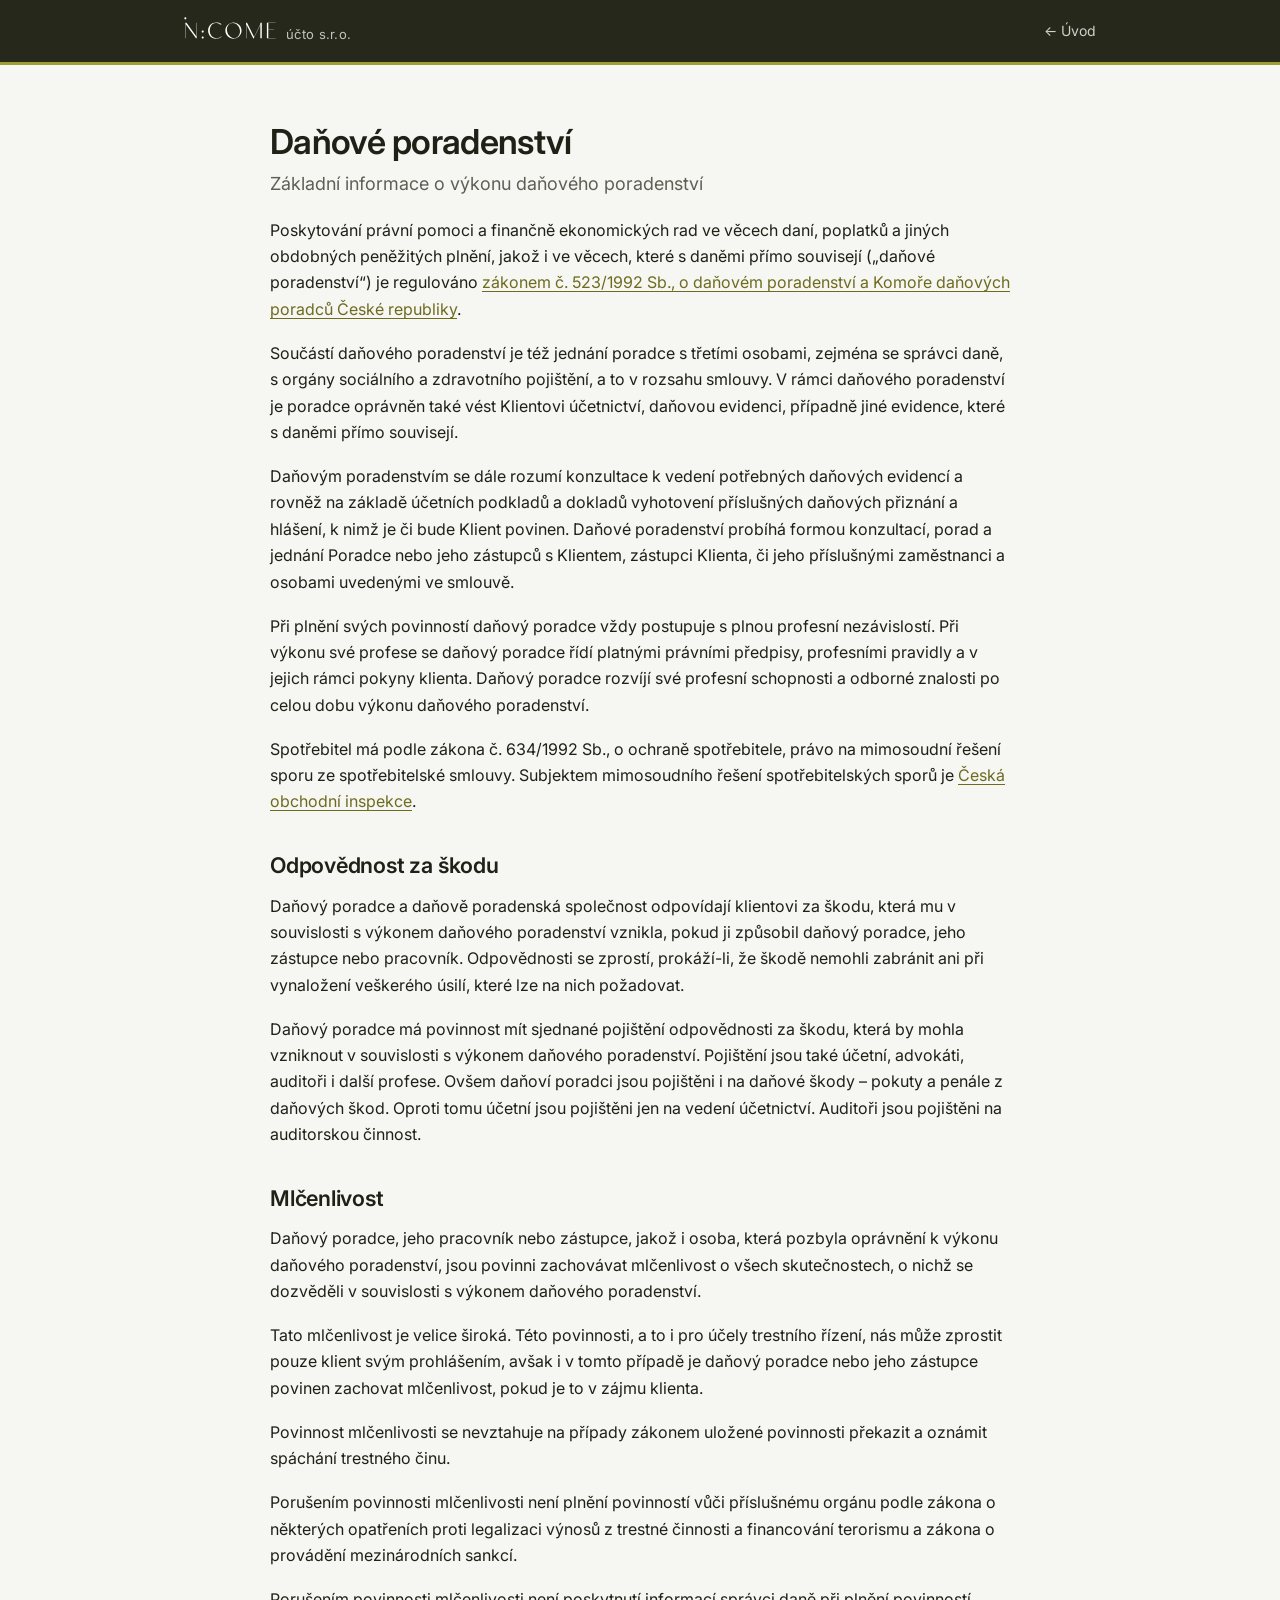
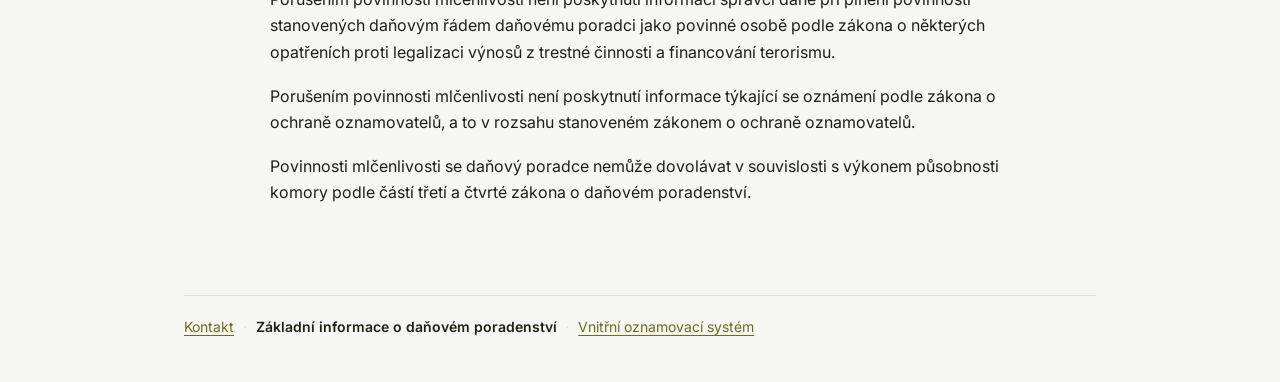
==== danove-poradenstvi/index.html @ aa74cab2 "Initial landing page and legal disclosures for IN:COME UCTO s.r.o." ====
<!doctype html>
<html lang="cs">
<head>
  <meta charset="utf-8">
  <meta name="viewport" content="width=device-width, initial-scale=1">
  <title>Daňové poradenství | IN:COME ÚČTO s.r.o.</title>
  <meta name="description" content="Základní informace o daňovém poradenství, odpovědnosti za škodu, profesním pojištění a povinnosti mlčenlivosti dle zákona č. 523/1992 Sb.">
  <link rel="icon" type="image/svg+xml" href="/assets/favicon.svg">
  <link rel="preconnect" href="https://fonts.googleapis.com">
  <link rel="preconnect" href="https://fonts.gstatic.com" crossorigin>
  <link href="https://fonts.googleapis.com/css2?family=Inter:wght@400;500;600&display=swap" rel="stylesheet">
  <link rel="stylesheet" href="/styles.css">
</head>
<body>
  <header class="site-header">
    <div class="container header-inner">
      <a class="brand-link" href="/" aria-label="IN:COME ÚČTO s.r.o. – úvodní stránka">
        <img class="brand-wordmark" src="/assets/logo-wordmark-light.svg" alt="IN:COME">
        <span class="brand-suffix">účto s.r.o.</span>
      </a>
      <a class="header-back" href="/">&larr; Úvod</a>
    </div>
  </header>

  <main class="site-main">
    <div class="container">
      <article class="content-prose prose">
        <h1 class="page-title">Daňové poradenství</h1>
        <p class="page-subtitle">Základní informace o výkonu daňového poradenství</p>

        <p>
          Poskytování právní pomoci a finančně ekonomických rad ve věcech daní, poplatků a jiných obdobných peněžitých plnění, jakož i ve věcech, které s daněmi přímo souvisejí („daňové poradenství“) je regulováno
          <a href="https://www.e-sbirka.cz/sb/1992/523?zalozka=text" target="_blank" rel="noopener noreferrer">zákonem č. 523/1992 Sb., o daňovém poradenství a Komoře daňových poradců České republiky</a>.
        </p>

        <p>
          Součástí daňového poradenství je též jednání poradce s třetími osobami, zejména se správci daně, s orgány sociálního a zdravotního pojištění, a to v rozsahu smlouvy. V rámci daňového poradenství je poradce oprávněn také vést Klientovi účetnictví, daňovou evidenci, případně jiné evidence, které s daněmi přímo souvisejí.
        </p>

        <p>
          Daňovým poradenstvím se dále rozumí konzultace k vedení potřebných daňových evidencí a rovněž na základě účetních podkladů a dokladů vyhotovení příslušných daňových přiznání a hlášení, k nimž je či bude Klient povinen. Daňové poradenství probíhá formou konzultací, porad a jednání Poradce nebo jeho zástupců s Klientem, zástupci Klienta, či jeho příslušnými zaměstnanci a osobami uvedenými ve smlouvě.
        </p>

        <p>
          Při plnění svých povinností daňový poradce vždy postupuje s plnou profesní nezávislostí. Při výkonu své profese se daňový poradce řídí platnými právními předpisy, profesními pravidly a v jejich rámci pokyny klienta. Daňový poradce rozvíjí své profesní schopnosti a odborné znalosti po celou dobu výkonu daňového poradenství.
        </p>

        <p>
          Spotřebitel má podle zákona č. 634/1992 Sb., o ochraně spotřebitele, právo na mimosoudní řešení sporu ze spotřebitelské smlouvy. Subjektem mimosoudního řešení spotřebitelských sporů je
          <a href="https://www.coi.cz/" target="_blank" rel="noopener noreferrer">Česká obchodní inspekce</a>.
        </p>

        <h2 class="section-heading">Odpovědnost za škodu</h2>

        <p>
          Daňový poradce a daňově poradenská společnost odpovídají klientovi za škodu, která mu v souvislosti s výkonem daňového poradenství vznikla, pokud ji způsobil daňový poradce, jeho zástupce nebo pracovník. Odpovědnosti se zprostí, prokáží-li, že škodě nemohli zabránit ani při vynaložení veškerého úsilí, které lze na nich požadovat.
        </p>

        <p>
          Daňový poradce má povinnost mít sjednané pojištění odpovědnosti za škodu, která by mohla vzniknout v souvislosti s výkonem daňového poradenství. Pojištění jsou také účetní, advokáti, auditoři i další profese. Ovšem daňoví poradci jsou pojištěni i na daňové škody – pokuty a penále z daňových škod. Oproti tomu účetní jsou pojištěni jen na vedení účetnictví. Auditoři jsou pojištěni na auditorskou činnost.
        </p>

        <h2 class="section-heading">Mlčenlivost</h2>

        <p>
          Daňový poradce, jeho pracovník nebo zástupce, jakož i osoba, která pozbyla oprávnění k výkonu daňového poradenství, jsou povinni zachovávat mlčenlivost o všech skutečnostech, o nichž se dozvěděli v souvislosti s výkonem daňového poradenství.
        </p>

        <p>
          Tato mlčenlivost je velice široká. Této povinnosti, a to i pro účely trestního řízení, nás může zprostit pouze klient svým prohlášením, avšak i v tomto případě je daňový poradce nebo jeho zástupce povinen zachovat mlčenlivost, pokud je to v zájmu klienta.
        </p>

        <p>
          Povinnost mlčenlivosti se nevztahuje na případy zákonem uložené povinnosti překazit a oznámit spáchání trestného činu.
        </p>

        <p>
          Porušením povinnosti mlčenlivosti není plnění povinností vůči příslušnému orgánu podle zákona o některých opatřeních proti legalizaci výnosů z trestné činnosti a financování terorismu a zákona o provádění mezinárodních sankcí.
        </p>

        <p>
          Porušením povinnosti mlčenlivosti není poskytnutí informací správci daně při plnění povinností stanovených daňovým řádem daňovému poradci jako povinné osobě podle zákona o některých opatřeních proti legalizaci výnosů z trestné činnosti a financování terorismu.
        </p>

        <p>
          Porušením povinnosti mlčenlivosti není poskytnutí informace týkající se oznámení podle zákona o ochraně oznamovatelů, a to v rozsahu stanoveném zákonem o ochraně oznamovatelů.
        </p>

        <p>
          Povinnosti mlčenlivosti se daňový poradce nemůže dovolávat v souvislosti s výkonem působnosti komory podle částí třetí a čtvrté zákona o daňovém poradenství.
        </p>
      </article>
    </div>
  </main>

  <footer class="site-footer">
    <div class="container">
      <div class="footer-inner">
        <nav class="footer-nav" aria-label="Povinné informace a kontakt">
          <a href="/kontakt/">Kontakt</a>
          <span class="footer-sep" aria-hidden="true">&middot;</span>
          <a href="/danove-poradenstvi/" aria-current="page">Základní informace o daňovém poradenství</a>
          <span class="footer-sep" aria-hidden="true">&middot;</span>
          <a href="/vnitrni-oznamovaci-system/">Vnitřní oznamovací systém</a>
        </nav>
      </div>
    </div>
  </footer>
</body>
</html>
---- styles.css ----
:root {
  --brand-dark: #1F2117;
  --brand-header: #26281B;
  --brand-olive: #A09C35;
  --brand-olive-link: #6E6B20;
  --brand-olive-hover: #4E4C16;
  --brand-olive-pale: #EAE9D5;
  --brand-muted: #5E6054;
  --brand-border: #DDDCD0;
  --brand-bg: #F6F6F2;
  --brand-surface: #FFFFFF;
}

*,
*::before,
*::after {
  box-sizing: border-box;
}

html {
  font-size: 16px;
  -webkit-font-smoothing: antialiased;
  -moz-osx-font-smoothing: grayscale;
}

body {
  margin: 0;
  min-height: 100svh;
  display: flex;
  flex-direction: column;
  background-color: var(--brand-bg);
  color: var(--brand-dark);
  font-family: "Inter", system-ui, -apple-system, "Segoe UI", Roboto, "Helvetica Neue", Arial, sans-serif;
  line-height: 1.65;
}

a {
  color: var(--brand-olive-link);
  text-decoration: underline;
  text-underline-offset: 3px;
  text-decoration-thickness: 1px;
  transition: color 0.16s ease, opacity 0.16s ease;
}

a:hover,
a:focus-visible {
  color: var(--brand-olive-hover);
}

a:focus-visible {
  outline: 2px solid var(--brand-olive);
  outline-offset: 3px;
  border-radius: 2px;
}

.sr-only {
  position: absolute;
  width: 1px;
  height: 1px;
  padding: 0;
  margin: -1px;
  overflow: hidden;
  clip: rect(0, 0, 0, 0);
  white-space: nowrap;
  border: 0;
}

/* Layout containers */
.container {
  width: 100%;
  max-width: 960px;
  margin-inline: auto;
  padding-inline: 1.5rem;
}

/* Header */
.site-header {
  background-color: var(--brand-header);
  border-bottom: 3px solid var(--brand-olive);
  padding-block: 1.05rem;
}

.header-inner {
  display: flex;
  align-items: center;
  justify-content: space-between;
  gap: 1rem;
}

.brand-link {
  display: inline-flex;
  align-items: baseline;
  gap: 0.65rem;
  color: #ffffff;
  text-decoration: none;
}

.brand-link:hover,
.brand-link:focus-visible {
  color: #ffffff;
  opacity: 0.88;
}

.brand-wordmark {
  display: block;
  height: 22px;
  width: auto;
}

.brand-suffix {
  font-size: 0.8125rem;
  font-weight: 400;
  letter-spacing: 0.02em;
  color: rgba(255, 255, 255, 0.72);
  white-space: nowrap;
}

.header-back {
  font-size: 0.875rem;
  color: rgba(255, 255, 255, 0.78);
  text-decoration: none;
  white-space: nowrap;
}

.header-back:hover,
.header-back:focus-visible {
  color: #ffffff;
  text-decoration: underline;
}

/* Main content */
.site-main {
  flex: 1 0 auto;
  padding-block: 3.5rem 2.5rem;
}

.site-main--hero {
  display: flex;
  align-items: center;
  padding-block: 4rem 3rem;
}

/* Hero (Landing Page) */
.hero {
  display: flex;
  flex-direction: column;
  align-items: center;
  justify-content: center;
  gap: 2.25rem;
  text-align: center;
}

.hero-emblem-wrap {
  flex-shrink: 0;
}

.hero-emblem {
  display: block;
  width: 210px;
  height: 210px;
  border-radius: 50%;
  box-shadow: 0 18px 42px rgba(31, 33, 23, 0.11), 0 2px 8px rgba(31, 33, 23, 0.06);
}

.hero-content {
  display: flex;
  flex-direction: column;
  align-items: center;
}

.hero-wordmark-group {
  display: inline-flex;
  flex-direction: column;
  align-items: flex-start;
  margin-bottom: 1.35rem;
}

.hero-wordmark {
  display: block;
  height: 44px;
  width: auto;
}

.hero-wordmark-sub {
  margin-top: 0.25rem;
  padding-left: 0.1rem;
  font-size: 0.875rem;
  font-weight: 400;
  color: var(--brand-muted);
  letter-spacing: 0.02em;
}

.hero-accent {
  width: 44px;
  height: 2px;
  background-color: var(--brand-olive);
  border: 0;
  margin: 0 0 1.25rem 0;
}

.hero-name {
  margin: 0 0 0.25rem 0;
  font-size: 1.625rem;
  font-weight: 600;
  line-height: 1.25;
  letter-spacing: -0.015em;
  color: var(--brand-dark);
}

.hero-role {
  margin: 0 0 0.5rem 0;
  font-size: 1.125rem;
  font-weight: 400;
  color: var(--brand-muted);
}

.hero-meta {
  margin: 0;
  font-size: 0.9rem;
  color: var(--brand-muted);
}

/* Subpages (Kontakt, Daňové poradenství, Vnitřní oznamovací systém) */
.content-narrow {
  max-width: 680px;
  margin-inline: auto;
}

.content-prose {
  max-width: 740px;
  margin-inline: auto;
}

.page-title {
  margin: 0 0 0.4rem 0;
  font-size: clamp(1.75rem, 3vw, 2.15rem);
  font-weight: 600;
  line-height: 1.22;
  letter-spacing: -0.02em;
  color: var(--brand-dark);
}

.page-subtitle {
  margin: 0 0 2rem 0;
  font-size: 1.125rem;
  color: var(--brand-muted);
}

.section-heading {
  margin: 2.25rem 0 0.85rem 0;
  font-size: 1.35rem;
  font-weight: 600;
  line-height: 1.3;
  letter-spacing: -0.01em;
  color: var(--brand-dark);
}

.prose p {
  margin: 0 0 1.1rem 0;
}

.prose ul {
  margin: 0 0 1.25rem 0;
  padding-left: 1.35rem;
}

.prose li {
  margin-bottom: 0.45rem;
}

.prose li::marker {
  color: var(--brand-olive);
}

/* Contact definition list */
.info-list {
  margin: 0 0 2rem 0;
  border-top: 1px solid var(--brand-border);
}

.info-row {
  display: grid;
  grid-template-columns: 1fr;
  gap: 0.25rem;
  padding-block: 0.85rem;
  border-bottom: 1px solid var(--brand-border);
}

.info-row dt {
  font-size: 0.875rem;
  font-weight: 600;
  color: var(--brand-muted);
}

.info-row dd {
  margin: 0;
  color: var(--brand-dark);
}

.info-note {
  font-size: 0.875rem;
  color: var(--brand-muted);
}

.registry-notes {
  margin-top: 1.75rem;
  color: var(--brand-dark);
}

.registry-notes p {
  margin: 0 0 0.85rem 0;
}

/* Footer */
.site-footer {
  margin-top: auto;
  padding-block: 2rem 2.75rem;
}

.footer-inner {
  border-top: 1px solid var(--brand-border);
  padding-top: 1.15rem;
  font-size: 0.875rem;
  color: var(--brand-muted);
}

.footer-nav {
  display: flex;
  flex-wrap: wrap;
  align-items: center;
  gap: 0.4rem 0.55rem;
}

.footer-nav a {
  color: var(--brand-olive-link);
}

.footer-nav a[aria-current="page"] {
  color: var(--brand-dark);
  font-weight: 600;
  text-decoration: none;
}

.footer-sep {
  color: var(--brand-border);
  user-select: none;
}

/* Responsive */
@media (min-width: 768px) {
  .hero {
    flex-direction: row;
    gap: 3.75rem;
    text-align: left;
  }

  .hero-emblem {
    width: 236px;
    height: 236px;
  }

  .hero-content {
    align-items: flex-start;
  }

  .hero-wordmark {
    height: 50px;
  }

  .info-row {
    grid-template-columns: 220px 1fr;
    gap: 1.5rem;
    align-items: baseline;
  }
}
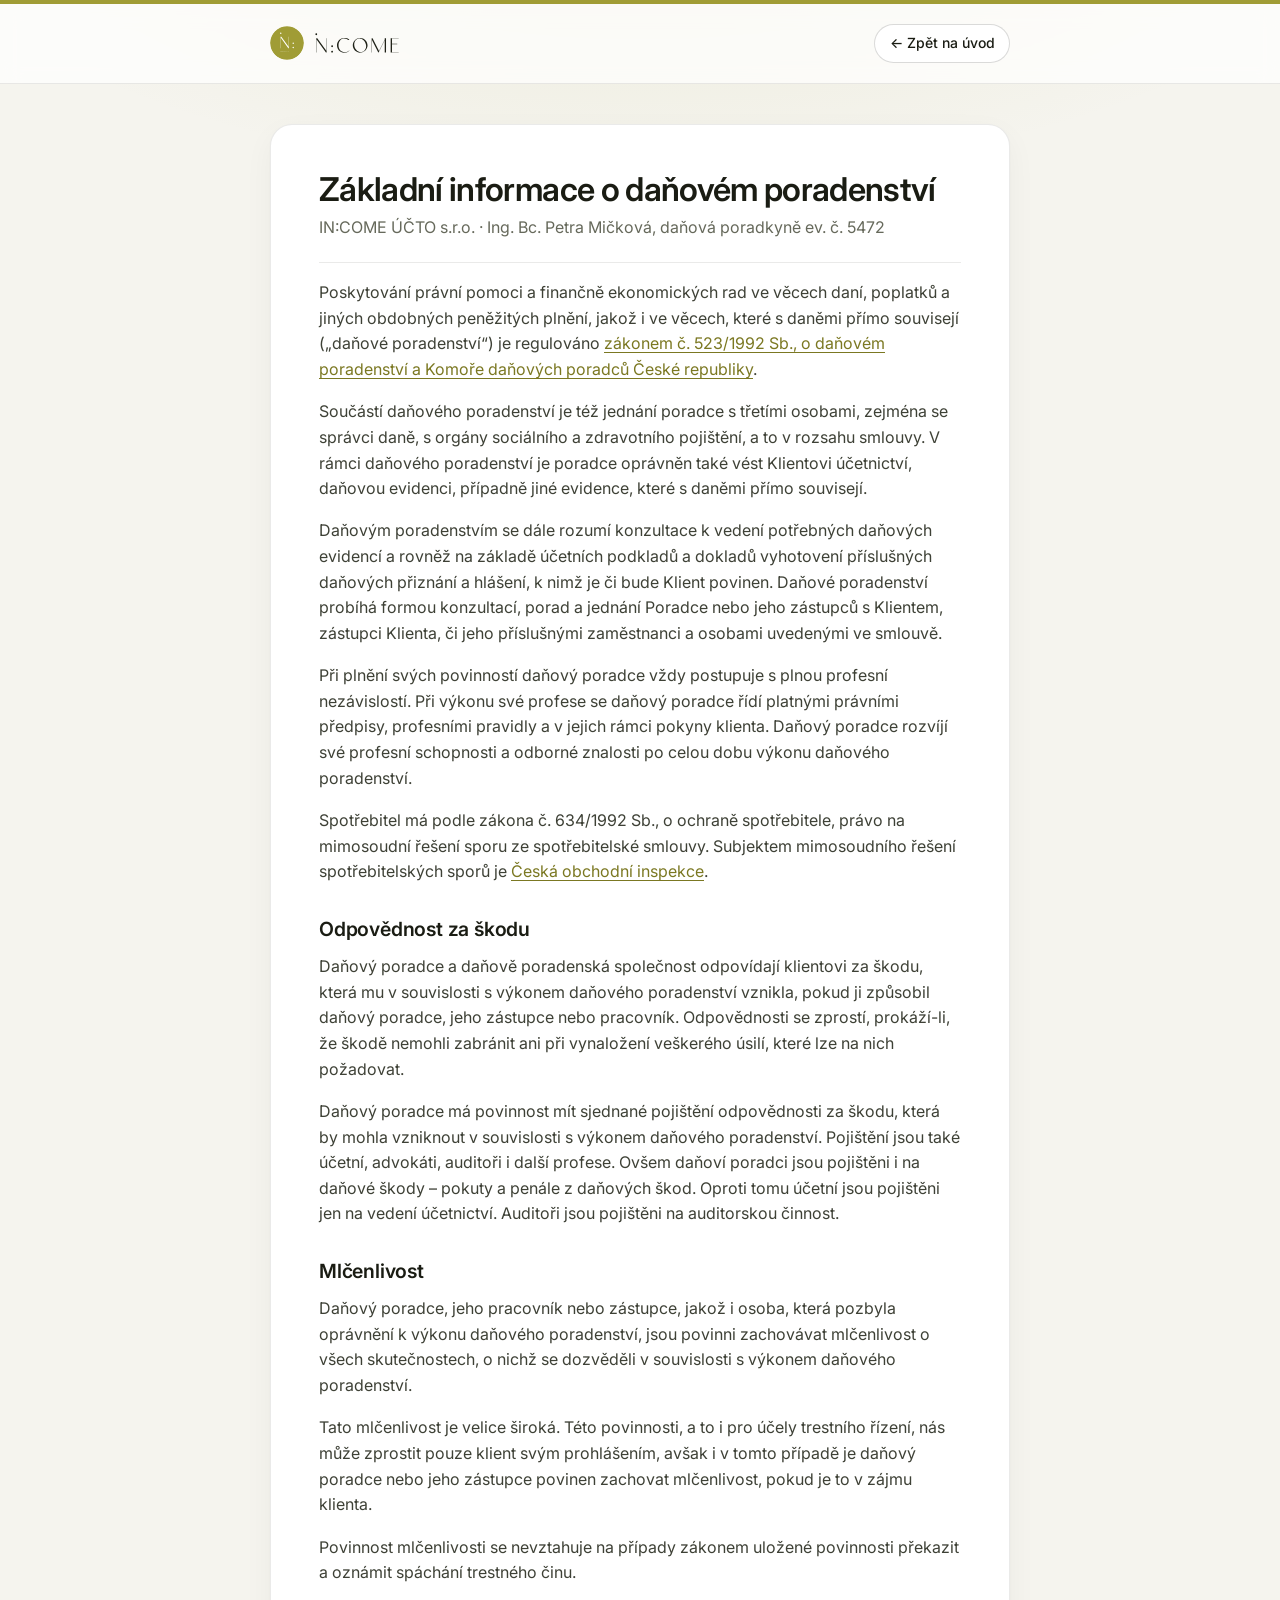
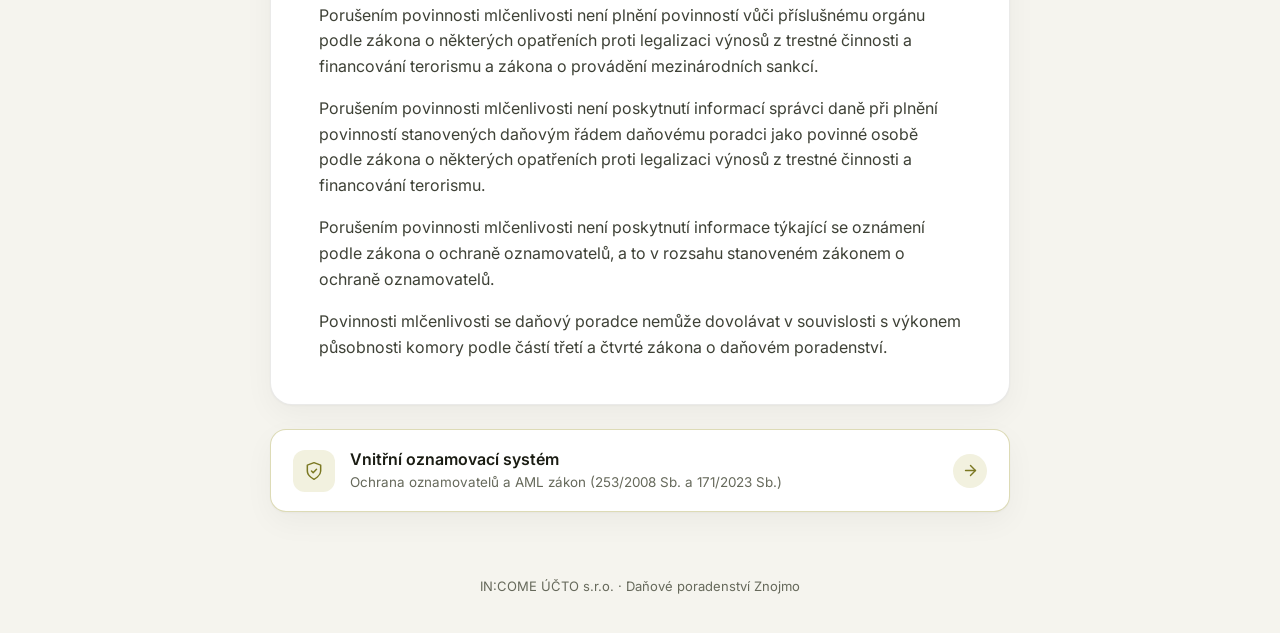
==== commit e723d31d: "Redesign into modern single-page contact hub with legal button cards" ====
--- a/danove-poradenstvi/index.html
+++ b/danove-poradenstvi/index.html
@@ -12,21 +12,21 @@
   <link rel="stylesheet" href="/styles.css">
 </head>
 <body>
-  <header class="site-header">
-    <div class="container header-inner">
-      <a class="brand-link" href="/" aria-label="IN:COME ÚČTO s.r.o. – úvodní stránka">
-        <img class="brand-wordmark" src="/assets/logo-wordmark-light.svg" alt="IN:COME">
-        <span class="brand-suffix">účto s.r.o.</span>
+  <header class="sub-header">
+    <div class="shell shell--narrow sub-header-inner">
+      <a class="sub-brand" href="/" aria-label="IN:COME ÚČTO s.r.o. – úvodní stránka">
+        <img class="sub-brand-emblem" src="/assets/logo-emblem-light.svg" alt="" width="34" height="34">
+        <img class="sub-brand-wordmark" src="/assets/logo-wordmark-dark.svg" alt="IN:COME ÚČTO s.r.o.">
       </a>
-      <a class="header-back" href="/">&larr; Úvod</a>
+      <a class="back-pill" href="/">&larr; Zpět na úvod</a>
     </div>
   </header>
 
-  <main class="site-main">
-    <div class="container">
-      <article class="content-prose prose">
-        <h1 class="page-title">Daňové poradenství</h1>
-        <p class="page-subtitle">Základní informace o výkonu daňového poradenství</p>
+  <main class="sub-main">
+    <div class="shell shell--narrow">
+      <article class="paper-card prose">
+        <h1 class="page-title">Základní informace o daňovém poradenství</h1>
+        <p class="page-subtitle">IN:COME ÚČTO s.r.o. &middot; Ing. Bc. Petra Mičková, daňová poradkyně ev. č. 5472</p>
 
         <p>
           Poskytování právní pomoci a finančně ekonomických rad ve věcech daní, poplatků a jiných obdobných peněžitých plnění, jakož i ve věcech, které s daněmi přímo souvisejí („daňové poradenství“) je regulováno
@@ -90,20 +90,35 @@
           Povinnosti mlčenlivosti se daňový poradce nemůže dovolávat v souvislosti s výkonem působnosti komory podle částí třetí a čtvrté zákona o daňovém poradenství.
         </p>
       </article>
+
+      <div class="sub-nav-cards">
+        <a class="legal-btn" href="/vnitrni-oznamovaci-system/">
+          <span class="legal-btn-left">
+            <span class="icon-badge" aria-hidden="true">
+              <svg viewBox="0 0 24 24" fill="none" stroke="currentColor" stroke-width="1.8" stroke-linecap="round" stroke-linejoin="round">
+                <path d="M12 22s8-4 8-10V5l-8-3-8 3v7c0 6 8 10 8 10z"/>
+                <path d="m9 12 2 2 4-4"/>
+              </svg>
+            </span>
+            <span>
+              <span class="legal-btn-title">Vnitřní oznamovací systém</span>
+              <span class="legal-btn-desc">Ochrana oznamovatelů a AML zákon (253/2008 Sb. a 171/2023 Sb.)</span>
+            </span>
+          </span>
+          <span class="legal-btn-arrow" aria-hidden="true">
+            <svg viewBox="0 0 24 24" fill="none" stroke="currentColor" stroke-width="2" stroke-linecap="round" stroke-linejoin="round">
+              <path d="M5 12h14"/>
+              <path d="m12 5 7 7-7 7"/>
+            </svg>
+          </span>
+        </a>
+      </div>
     </div>
   </main>
 
   <footer class="site-footer">
-    <div class="container">
-      <div class="footer-inner">
-        <nav class="footer-nav" aria-label="Povinné informace a kontakt">
-          <a href="/kontakt/">Kontakt</a>
-          <span class="footer-sep" aria-hidden="true">&middot;</span>
-          <a href="/danove-poradenstvi/" aria-current="page">Základní informace o daňovém poradenství</a>
-          <span class="footer-sep" aria-hidden="true">&middot;</span>
-          <a href="/vnitrni-oznamovaci-system/">Vnitřní oznamovací systém</a>
-        </nav>
-      </div>
+    <div class="shell shell--narrow">
+      <p>IN:COME ÚČTO s.r.o. &middot; Daňové poradenství Znojmo</p>
     </div>
   </footer>
 </body>
--- a/styles.css
+++ b/styles.css
@@ -1,14 +1,26 @@
 :root {
-  --brand-dark: #1F2117;
-  --brand-header: #26281B;
-  --brand-olive: #A09C35;
-  --brand-olive-link: #6E6B20;
-  --brand-olive-hover: #4E4C16;
-  --brand-olive-pale: #EAE9D5;
-  --brand-muted: #5E6054;
-  --brand-border: #DDDCD0;
-  --brand-bg: #F6F6F2;
-  --brand-surface: #FFFFFF;
+  --olive: #A09C35;
+  --olive-deep: #7B7822;
+  --olive-hover: #5E5C18;
+  --olive-soft: #F2F1DF;
+  --olive-ring: rgba(160, 156, 53, 0.28);
+
+  --ink: #1A1C13;
+  --ink-body: #3E4136;
+  --ink-muted: #66695B;
+
+  --bg: #F5F4EE;
+  --surface: #FFFFFF;
+  --surface-subtle: #FAF9F5;
+  --border: rgba(26, 28, 19, 0.09);
+  --border-strong: rgba(26, 28, 19, 0.16);
+
+  --radius-sm: 10px;
+  --radius-md: 16px;
+  --radius-lg: 22px;
+
+  --shadow-card: 0 1px 2px rgba(26, 28, 19, 0.03), 0 10px 30px rgba(26, 28, 19, 0.045);
+  --shadow-hover: 0 4px 12px rgba(26, 28, 19, 0.05), 0 16px 36px rgba(123, 120, 34, 0.12);
 }
 
 *,
@@ -19,6 +31,7 @@
 
 html {
   font-size: 16px;
+  scroll-behavior: smooth;
   -webkit-font-smoothing: antialiased;
   -moz-osx-font-smoothing: grayscale;
 }
@@ -28,29 +41,31 @@
   min-height: 100svh;
   display: flex;
   flex-direction: column;
-  background-color: var(--brand-bg);
-  color: var(--brand-dark);
+  background-color: var(--bg);
+  background-image: radial-gradient(ellipse 80% 420px at 50% -120px, rgba(160, 156, 53, 0.12), transparent 72%);
+  color: var(--ink);
   font-family: "Inter", system-ui, -apple-system, "Segoe UI", Roboto, "Helvetica Neue", Arial, sans-serif;
-  line-height: 1.65;
+  line-height: 1.6;
+  border-top: 4px solid var(--olive);
 }
 
 a {
-  color: var(--brand-olive-link);
+  color: var(--olive-deep);
   text-decoration: underline;
   text-underline-offset: 3px;
   text-decoration-thickness: 1px;
-  transition: color 0.16s ease, opacity 0.16s ease;
+  transition: color 0.16s ease, border-color 0.16s ease, background-color 0.16s ease, box-shadow 0.2s ease, transform 0.2s ease;
 }
 
 a:hover,
 a:focus-visible {
-  color: var(--brand-olive-hover);
+  color: var(--olive-hover);
 }
 
 a:focus-visible {
-  outline: 2px solid var(--brand-olive);
+  outline: 2px solid var(--olive);
   outline-offset: 3px;
-  border-radius: 2px;
+  border-radius: 4px;
 }
 
 .sr-only {
@@ -65,203 +80,446 @@
   border: 0;
 }
 
-/* Layout containers */
-.container {
+.tabular {
+  font-variant-numeric: tabular-nums;
+}
+
+/* Containers */
+.shell {
   width: 100%;
-  max-width: 960px;
+  max-width: 920px;
   margin-inline: auto;
-  padding-inline: 1.5rem;
-}
-
-/* Header */
-.site-header {
-  background-color: var(--brand-header);
-  border-bottom: 3px solid var(--brand-olive);
-  padding-block: 1.05rem;
-}
-
-.header-inner {
+  padding-inline: 1.25rem;
+}
+
+.shell--narrow {
+  max-width: 780px;
+}
+
+/* =========================================================
+   LANDING PAGE (/)
+   ========================================================= */
+.landing {
+  flex: 1 0 auto;
+  padding-block: 3.25rem 2.5rem;
+}
+
+/* Brand Hero */
+.brand-hero {
+  display: flex;
+  flex-direction: column;
+  align-items: center;
+  text-align: center;
+  margin-bottom: 2.5rem;
+}
+
+.brand-lockup {
+  display: inline-flex;
+  align-items: center;
+  justify-content: center;
+  gap: 1.25rem;
+  margin-bottom: 1.35rem;
+}
+
+.brand-emblem {
+  width: 76px;
+  height: 76px;
+  border-radius: 50%;
+  display: block;
+  flex-shrink: 0;
+  box-shadow: 0 10px 26px rgba(123, 120, 34, 0.22);
+}
+
+.brand-wordmark-stack {
+  display: flex;
+  flex-direction: column;
+  align-items: flex-start;
+  text-align: left;
+}
+
+.brand-wordmark {
+  display: block;
+  height: 40px;
+  width: auto;
+}
+
+.brand-wordmark-sub {
+  margin-top: 0.2rem;
+  padding-left: 0.1rem;
+  font-size: 0.875rem;
+  color: var(--ink-muted);
+  letter-spacing: 0.02em;
+}
+
+.credential-pill {
+  display: inline-flex;
+  align-items: center;
+  gap: 0.5rem;
+  padding: 0.35rem 0.9rem;
+  border-radius: 999px;
+  background-color: var(--olive-soft);
+  border: 1px solid rgba(160, 156, 53, 0.3);
+  color: var(--olive-hover);
+  font-size: 0.8125rem;
+  font-weight: 600;
+  letter-spacing: 0.01em;
+  margin-bottom: 0.85rem;
+}
+
+.credential-dot {
+  width: 7px;
+  height: 7px;
+  border-radius: 50%;
+  background-color: var(--olive);
+  flex-shrink: 0;
+}
+
+.hero-advisor {
+  margin: 0 0 0.3rem 0;
+  font-size: clamp(1.5rem, 3vw, 1.9rem);
+  font-weight: 600;
+  letter-spacing: -0.02em;
+  line-height: 1.22;
+  color: var(--ink);
+}
+
+.hero-tagline {
+  margin: 0;
+  font-size: 1rem;
+  color: var(--ink-muted);
+  max-width: 48ch;
+}
+
+/* Contact Action Cards */
+.contact-grid {
+  display: grid;
+  grid-template-columns: 1fr;
+  gap: 0.85rem;
+  margin-bottom: 1.1rem;
+}
+
+.contact-card {
+  display: flex;
+  align-items: center;
+  gap: 0.95rem;
+  padding: 1.1rem 1.2rem;
+  background-color: var(--surface);
+  border: 1px solid var(--border);
+  border-radius: var(--radius-md);
+  box-shadow: var(--shadow-card);
+  text-decoration: none;
+  color: var(--ink);
+}
+
+.contact-card:hover,
+.contact-card:focus-visible {
+  color: var(--ink);
+  border-color: rgba(160, 156, 53, 0.55);
+  box-shadow: var(--shadow-hover);
+  transform: translateY(-2px);
+}
+
+.icon-badge {
+  width: 42px;
+  height: 42px;
+  border-radius: 12px;
+  background-color: var(--olive-soft);
+  color: var(--olive-deep);
+  display: grid;
+  place-items: center;
+  flex-shrink: 0;
+}
+
+.icon-badge svg {
+  width: 20px;
+  height: 20px;
+}
+
+.contact-meta {
+  min-width: 0;
+}
+
+.contact-label {
+  display: block;
+  font-size: 0.75rem;
+  font-weight: 600;
+  text-transform: uppercase;
+  letter-spacing: 0.06em;
+  color: var(--ink-muted);
+  margin-bottom: 0.12rem;
+}
+
+.contact-value {
+  display: block;
+  font-size: 0.96rem;
+  font-weight: 600;
+  color: var(--ink);
+  overflow-wrap: anywhere;
+}
+
+/* Company Registry Card */
+.details-card {
+  background-color: var(--surface);
+  border: 1px solid var(--border);
+  border-radius: var(--radius-lg);
+  box-shadow: var(--shadow-card);
+  overflow: hidden;
+  margin-bottom: 2.25rem;
+}
+
+.details-grid {
+  display: grid;
+  grid-template-columns: 1fr;
+  gap: 1.15rem 2rem;
+  padding: 1.5rem 1.5rem 1.35rem;
+  margin: 0;
+}
+
+.detail-item dt {
+  font-size: 0.75rem;
+  font-weight: 600;
+  text-transform: uppercase;
+  letter-spacing: 0.06em;
+  color: var(--ink-muted);
+  margin-bottom: 0.2rem;
+}
+
+.detail-item dd {
+  margin: 0;
+  font-size: 0.95rem;
+  font-weight: 500;
+  color: var(--ink);
+}
+
+.detail-muted {
+  font-weight: 400;
+  color: var(--ink-muted);
+}
+
+.details-footer {
+  background-color: var(--surface-subtle);
+  border-top: 1px solid var(--border);
+  padding: 1rem 1.5rem;
+  font-size: 0.875rem;
+  color: var(--ink-muted);
+  display: flex;
+  flex-direction: column;
+  gap: 0.35rem;
+}
+
+.details-footer p {
+  margin: 0;
+}
+
+/* Bottom Mandatory Info Buttons */
+.legal-section {
+  margin-top: 0.5rem;
+}
+
+.section-kicker {
+  margin: 0 0 0.85rem 0;
+  font-size: 0.75rem;
+  font-weight: 600;
+  text-transform: uppercase;
+  letter-spacing: 0.08em;
+  color: var(--ink-muted);
+  text-align: center;
+}
+
+.legal-buttons {
+  display: grid;
+  grid-template-columns: 1fr;
+  gap: 0.9rem;
+}
+
+.legal-btn {
   display: flex;
   align-items: center;
   justify-content: space-between;
   gap: 1rem;
-}
-
-.brand-link {
+  padding: 1.2rem 1.35rem;
+  background-color: var(--surface);
+  border: 1.5px solid rgba(160, 156, 53, 0.36);
+  border-radius: var(--radius-md);
+  box-shadow: var(--shadow-card);
+  text-decoration: none;
+  color: var(--ink);
+}
+
+.legal-btn:hover,
+.legal-btn:focus-visible {
+  color: var(--ink);
+  background-color: #FDFDF9;
+  border-color: var(--olive);
+  box-shadow: var(--shadow-hover);
+  transform: translateY(-2px);
+}
+
+.legal-btn-left {
+  display: flex;
+  align-items: center;
+  gap: 0.95rem;
+  min-width: 0;
+}
+
+.legal-btn-title {
+  display: block;
+  font-size: 1rem;
+  font-weight: 600;
+  color: var(--ink);
+  line-height: 1.3;
+  margin-bottom: 0.18rem;
+}
+
+.legal-btn-desc {
+  display: block;
+  font-size: 0.84rem;
+  color: var(--ink-muted);
+  line-height: 1.4;
+}
+
+.legal-btn-arrow {
+  width: 34px;
+  height: 34px;
+  border-radius: 999px;
+  background-color: var(--olive-soft);
+  color: var(--olive-deep);
+  display: grid;
+  place-items: center;
+  flex-shrink: 0;
+  transition: background-color 0.18s ease, color 0.18s ease, transform 0.18s ease;
+}
+
+.legal-btn-arrow svg {
+  width: 17px;
+  height: 17px;
+}
+
+.legal-btn:hover .legal-btn-arrow,
+.legal-btn:focus-visible .legal-btn-arrow {
+  background-color: var(--olive);
+  color: #ffffff;
+  transform: translateX(3px);
+}
+
+/* =========================================================
+   SUBPAGES (/danove-poradenstvi/, /vnitrni-oznamovaci-system/, /kontakt/)
+   ========================================================= */
+.sub-header {
+  padding-block: 1.25rem;
+  border-bottom: 1px solid var(--border);
+  background-color: rgba(255, 255, 255, 0.72);
+  backdrop-filter: blur(10px);
+}
+
+.sub-header-inner {
+  display: flex;
+  align-items: center;
+  justify-content: space-between;
+  gap: 1rem;
+}
+
+.sub-brand {
   display: inline-flex;
-  align-items: baseline;
-  gap: 0.65rem;
-  color: #ffffff;
+  align-items: center;
+  gap: 0.7rem;
   text-decoration: none;
-}
-
-.brand-link:hover,
-.brand-link:focus-visible {
-  color: #ffffff;
-  opacity: 0.88;
-}
-
-.brand-wordmark {
-  display: block;
-  height: 22px;
+  color: var(--ink);
+}
+
+.sub-brand:hover {
+  opacity: 0.82;
+}
+
+.sub-brand-emblem {
+  width: 34px;
+  height: 34px;
+  border-radius: 50%;
+  display: block;
+}
+
+.sub-brand-wordmark {
+  height: 20px;
   width: auto;
-}
-
-.brand-suffix {
-  font-size: 0.8125rem;
-  font-weight: 400;
-  letter-spacing: 0.02em;
-  color: rgba(255, 255, 255, 0.72);
-  white-space: nowrap;
-}
-
-.header-back {
+  display: block;
+}
+
+.back-pill {
+  display: inline-flex;
+  align-items: center;
+  gap: 0.4rem;
+  padding: 0.45rem 0.9rem;
+  border-radius: 999px;
+  background-color: var(--surface);
+  border: 1px solid var(--border-strong);
+  color: var(--ink);
   font-size: 0.875rem;
-  color: rgba(255, 255, 255, 0.78);
+  font-weight: 500;
   text-decoration: none;
   white-space: nowrap;
 }
 
-.header-back:hover,
-.header-back:focus-visible {
-  color: #ffffff;
-  text-decoration: underline;
-}
-
-/* Main content */
-.site-main {
+.back-pill:hover,
+.back-pill:focus-visible {
+  color: var(--ink);
+  border-color: var(--olive);
+  background-color: var(--olive-soft);
+}
+
+.sub-main {
   flex: 1 0 auto;
-  padding-block: 3.5rem 2.5rem;
-}
-
-.site-main--hero {
-  display: flex;
-  align-items: center;
-  padding-block: 4rem 3rem;
-}
-
-/* Hero (Landing Page) */
-.hero {
-  display: flex;
-  flex-direction: column;
-  align-items: center;
-  justify-content: center;
-  gap: 2.25rem;
-  text-align: center;
-}
-
-.hero-emblem-wrap {
-  flex-shrink: 0;
-}
-
-.hero-emblem {
-  display: block;
-  width: 210px;
-  height: 210px;
-  border-radius: 50%;
-  box-shadow: 0 18px 42px rgba(31, 33, 23, 0.11), 0 2px 8px rgba(31, 33, 23, 0.06);
-}
-
-.hero-content {
-  display: flex;
-  flex-direction: column;
-  align-items: center;
-}
-
-.hero-wordmark-group {
-  display: inline-flex;
-  flex-direction: column;
-  align-items: flex-start;
-  margin-bottom: 1.35rem;
-}
-
-.hero-wordmark {
-  display: block;
-  height: 44px;
-  width: auto;
-}
-
-.hero-wordmark-sub {
-  margin-top: 0.25rem;
-  padding-left: 0.1rem;
-  font-size: 0.875rem;
-  font-weight: 400;
-  color: var(--brand-muted);
-  letter-spacing: 0.02em;
-}
-
-.hero-accent {
-  width: 44px;
-  height: 2px;
-  background-color: var(--brand-olive);
-  border: 0;
-  margin: 0 0 1.25rem 0;
-}
-
-.hero-name {
-  margin: 0 0 0.25rem 0;
-  font-size: 1.625rem;
-  font-weight: 600;
-  line-height: 1.25;
-  letter-spacing: -0.015em;
-  color: var(--brand-dark);
-}
-
-.hero-role {
-  margin: 0 0 0.5rem 0;
-  font-size: 1.125rem;
-  font-weight: 400;
-  color: var(--brand-muted);
-}
-
-.hero-meta {
-  margin: 0;
-  font-size: 0.9rem;
-  color: var(--brand-muted);
-}
-
-/* Subpages (Kontakt, Daňové poradenství, Vnitřní oznamovací systém) */
-.content-narrow {
-  max-width: 680px;
-  margin-inline: auto;
-}
-
-.content-prose {
-  max-width: 740px;
-  margin-inline: auto;
+  padding-block: 2.5rem 2.5rem;
+}
+
+.paper-card {
+  background-color: var(--surface);
+  border: 1px solid var(--border);
+  border-radius: var(--radius-lg);
+  box-shadow: var(--shadow-card);
+  padding: 2rem 1.5rem;
 }
 
 .page-title {
   margin: 0 0 0.4rem 0;
-  font-size: clamp(1.75rem, 3vw, 2.15rem);
+  font-size: clamp(1.6rem, 3vw, 2.05rem);
   font-weight: 600;
   line-height: 1.22;
   letter-spacing: -0.02em;
-  color: var(--brand-dark);
+  color: var(--ink);
 }
 
 .page-subtitle {
-  margin: 0 0 2rem 0;
-  font-size: 1.125rem;
-  color: var(--brand-muted);
+  margin: 0 0 1.75rem 0;
+  font-size: 1rem;
+  color: var(--ink-muted);
+  padding-bottom: 1.35rem;
+  border-bottom: 1px solid var(--border);
 }
 
 .section-heading {
-  margin: 2.25rem 0 0.85rem 0;
-  font-size: 1.35rem;
+  margin: 2rem 0 0.75rem 0;
+  font-size: 1.22rem;
   font-weight: 600;
   line-height: 1.3;
   letter-spacing: -0.01em;
-  color: var(--brand-dark);
+  color: var(--ink);
+}
+
+.prose {
+  color: var(--ink-body);
 }
 
 .prose p {
-  margin: 0 0 1.1rem 0;
+  margin: 0 0 1.05rem 0;
+}
+
+.prose p:last-child {
+  margin-bottom: 0;
 }
 
 .prose ul {
-  margin: 0 0 1.25rem 0;
-  padding-left: 1.35rem;
+  margin: 0 0 1.2rem 0;
+  padding-left: 1.3rem;
 }
 
 .prose li {
@@ -269,107 +527,60 @@
 }
 
 .prose li::marker {
-  color: var(--brand-olive);
-}
-
-/* Contact definition list */
-.info-list {
-  margin: 0 0 2rem 0;
-  border-top: 1px solid var(--brand-border);
-}
-
-.info-row {
-  display: grid;
-  grid-template-columns: 1fr;
-  gap: 0.25rem;
-  padding-block: 0.85rem;
-  border-bottom: 1px solid var(--brand-border);
-}
-
-.info-row dt {
-  font-size: 0.875rem;
-  font-weight: 600;
-  color: var(--brand-muted);
-}
-
-.info-row dd {
-  margin: 0;
-  color: var(--brand-dark);
-}
-
-.info-note {
-  font-size: 0.875rem;
-  color: var(--brand-muted);
-}
-
-.registry-notes {
-  margin-top: 1.75rem;
-  color: var(--brand-dark);
-}
-
-.registry-notes p {
-  margin: 0 0 0.85rem 0;
+  color: var(--olive);
+}
+
+.sub-nav-cards {
+  margin-top: 1.5rem;
 }
 
 /* Footer */
 .site-footer {
-  margin-top: auto;
-  padding-block: 2rem 2.75rem;
-}
-
-.footer-inner {
-  border-top: 1px solid var(--brand-border);
-  padding-top: 1.15rem;
-  font-size: 0.875rem;
-  color: var(--brand-muted);
-}
-
-.footer-nav {
-  display: flex;
-  flex-wrap: wrap;
-  align-items: center;
-  gap: 0.4rem 0.55rem;
-}
-
-.footer-nav a {
-  color: var(--brand-olive-link);
-}
-
-.footer-nav a[aria-current="page"] {
-  color: var(--brand-dark);
-  font-weight: 600;
-  text-decoration: none;
-}
-
-.footer-sep {
-  color: var(--brand-border);
-  user-select: none;
+  padding-block: 1.5rem 2.25rem;
+  text-align: center;
+  font-size: 0.8125rem;
+  color: var(--ink-muted);
+}
+
+.site-footer p {
+  margin: 0;
 }
 
 /* Responsive */
-@media (min-width: 768px) {
-  .hero {
-    flex-direction: row;
-    gap: 3.75rem;
-    text-align: left;
-  }
-
-  .hero-emblem {
-    width: 236px;
-    height: 236px;
-  }
-
-  .hero-content {
-    align-items: flex-start;
-  }
-
-  .hero-wordmark {
-    height: 50px;
-  }
-
-  .info-row {
-    grid-template-columns: 220px 1fr;
-    gap: 1.5rem;
-    align-items: baseline;
-  }
-}
+@media (min-width: 680px) {
+  .landing {
+    padding-block: 4.25rem 2.75rem;
+  }
+
+  .brand-emblem {
+    width: 88px;
+    height: 88px;
+  }
+
+  .brand-wordmark {
+    height: 46px;
+  }
+
+  .contact-grid {
+    grid-template-columns: repeat(3, 1fr);
+    gap: 1rem;
+  }
+
+  .details-grid {
+    grid-template-columns: repeat(3, 1fr);
+    padding: 1.75rem 2rem 1.5rem;
+  }
+
+  .details-footer {
+    padding: 1.1rem 2rem;
+  }
+
+  .legal-buttons {
+    grid-template-columns: repeat(2, 1fr);
+    gap: 1rem;
+  }
+
+  .paper-card {
+    padding: 2.75rem 3rem;
+  }
+}
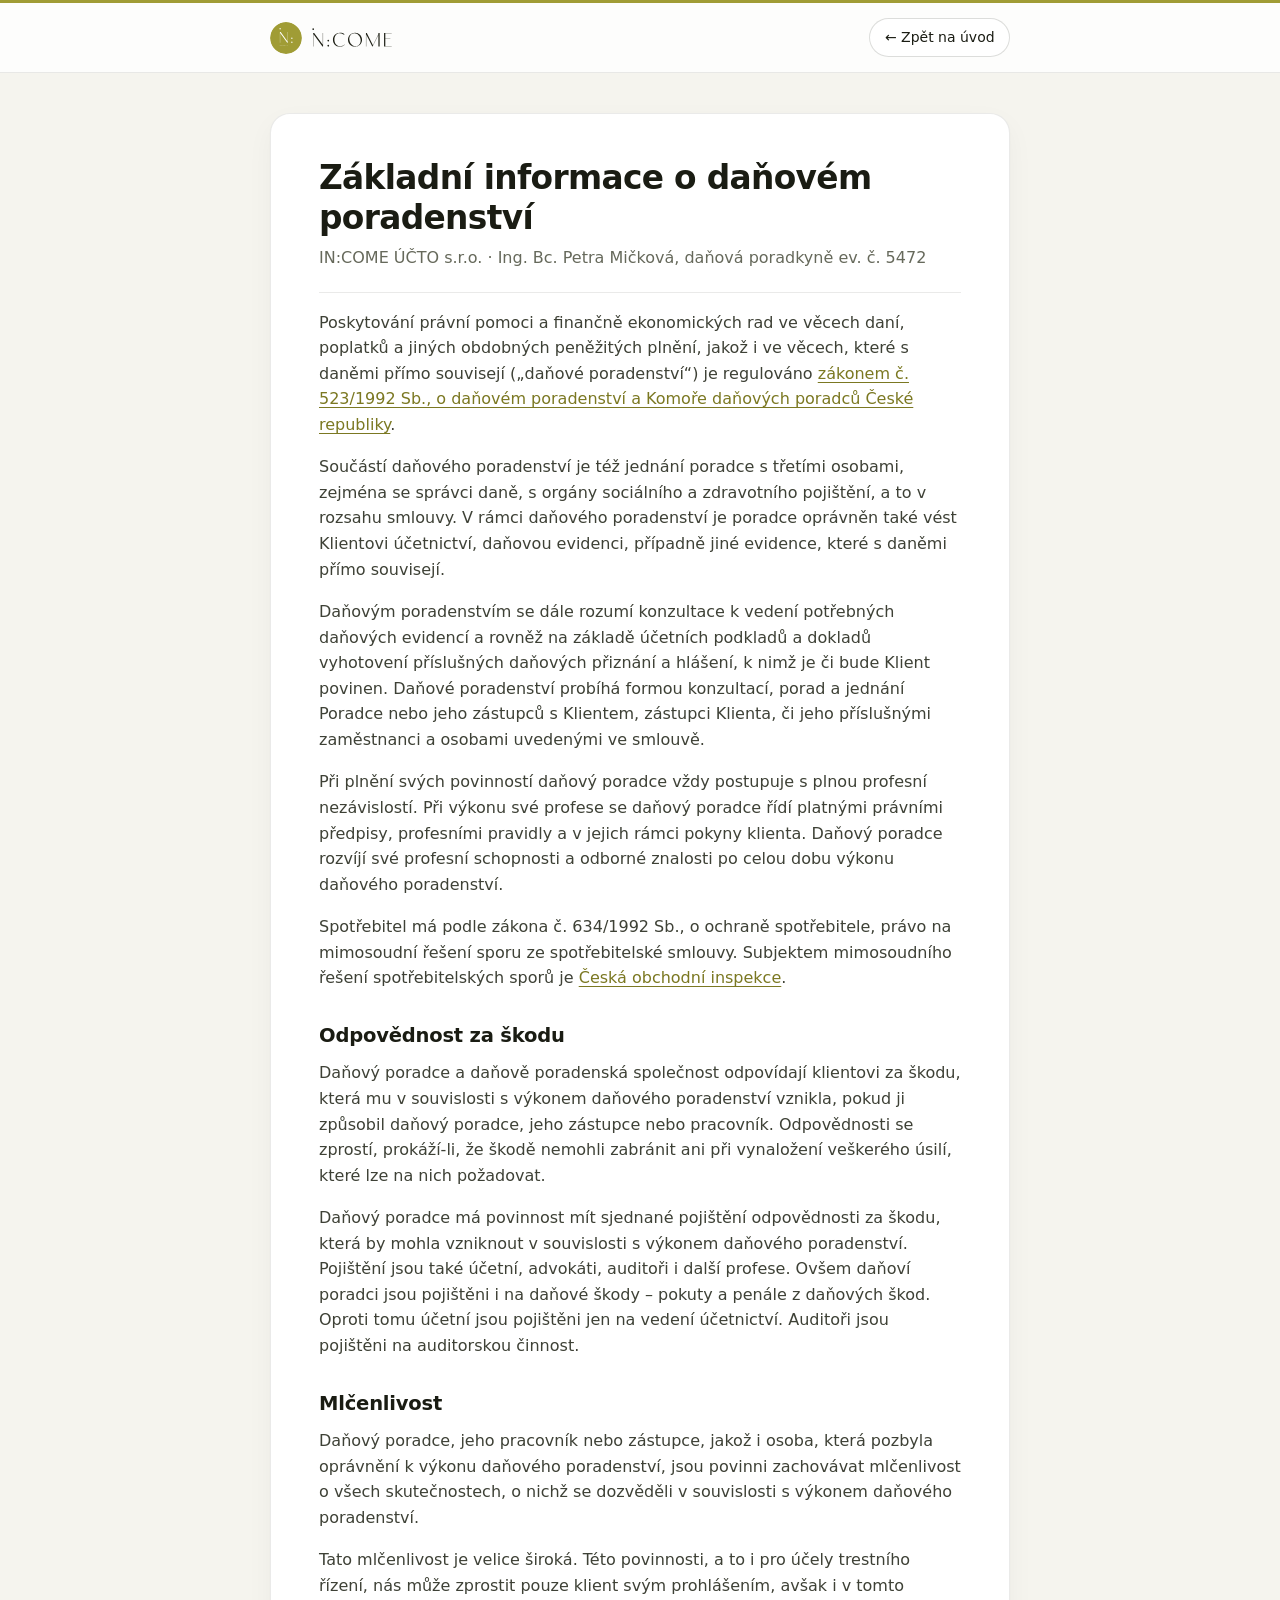
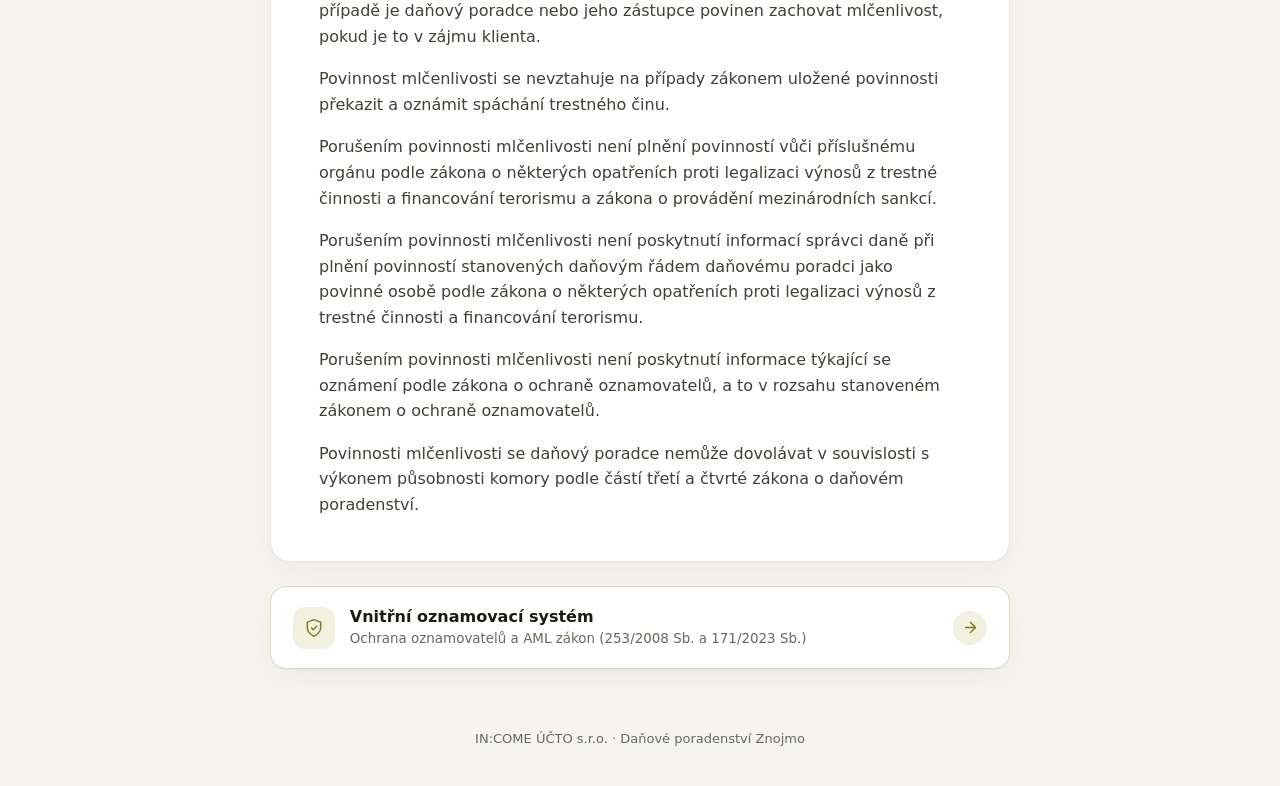
==== commit 32916581: "Switch to pure system font stack and remove external Google Fonts requests" ====
--- a/danove-poradenstvi/index.html
+++ b/danove-poradenstvi/index.html
@@ -6,9 +6,6 @@
   <title>Daňové poradenství | IN:COME ÚČTO s.r.o.</title>
   <meta name="description" content="Základní informace o daňovém poradenství, odpovědnosti za škodu, profesním pojištění a povinnosti mlčenlivosti dle zákona č. 523/1992 Sb.">
   <link rel="icon" type="image/svg+xml" href="/assets/favicon.svg">
-  <link rel="preconnect" href="https://fonts.googleapis.com">
-  <link rel="preconnect" href="https://fonts.gstatic.com" crossorigin>
-  <link href="https://fonts.googleapis.com/css2?family=Inter:wght@400;500;600&display=swap" rel="stylesheet">
   <link rel="stylesheet" href="/styles.css">
 </head>
 <body>
--- a/styles.css
+++ b/styles.css
@@ -3,7 +3,6 @@
   --olive-deep: #7B7822;
   --olive-hover: #5E5C18;
   --olive-soft: #F2F1DF;
-  --olive-ring: rgba(160, 156, 53, 0.28);
 
   --ink: #1A1C13;
   --ink-body: #3E4136;
@@ -13,14 +12,13 @@
   --surface: #FFFFFF;
   --surface-subtle: #FAF9F5;
   --border: rgba(26, 28, 19, 0.09);
-  --border-strong: rgba(26, 28, 19, 0.16);
-
-  --radius-sm: 10px;
+  --border-strong: rgba(26, 28, 19, 0.15);
+
   --radius-md: 16px;
-  --radius-lg: 22px;
-
-  --shadow-card: 0 1px 2px rgba(26, 28, 19, 0.03), 0 10px 30px rgba(26, 28, 19, 0.045);
-  --shadow-hover: 0 4px 12px rgba(26, 28, 19, 0.05), 0 16px 36px rgba(123, 120, 34, 0.12);
+  --radius-lg: 20px;
+
+  --shadow-card: 0 1px 2px rgba(26, 28, 19, 0.03), 0 10px 28px rgba(26, 28, 19, 0.04);
+  --shadow-hover: 0 4px 12px rgba(26, 28, 19, 0.05), 0 14px 32px rgba(123, 120, 34, 0.12);
 }
 
 *,
@@ -42,11 +40,10 @@
   display: flex;
   flex-direction: column;
   background-color: var(--bg);
-  background-image: radial-gradient(ellipse 80% 420px at 50% -120px, rgba(160, 156, 53, 0.12), transparent 72%);
-  color: var(--ink);
-  font-family: "Inter", system-ui, -apple-system, "Segoe UI", Roboto, "Helvetica Neue", Arial, sans-serif;
+  color: var(--ink);
+  font-family: system-ui, -apple-system, "Segoe UI", Roboto, "Helvetica Neue", Arial, sans-serif;
   line-height: 1.6;
-  border-top: 4px solid var(--olive);
+  border-top: 3px solid var(--olive);
 }
 
 a {
@@ -97,11 +94,109 @@
 }
 
 /* =========================================================
+   HEADER (shared across landing & subpages)
+   ========================================================= */
+.sub-header {
+  padding-block: 0.95rem;
+  border-bottom: 1px solid var(--border);
+  background-color: rgba(255, 255, 255, 0.8);
+  backdrop-filter: blur(10px);
+}
+
+.sub-header-inner {
+  display: flex;
+  flex-wrap: wrap;
+  align-items: center;
+  justify-content: space-between;
+  gap: 0.75rem 1.25rem;
+}
+
+.sub-brand {
+  display: inline-flex;
+  align-items: center;
+  gap: 0.65rem;
+  text-decoration: none;
+  color: var(--ink);
+  flex-shrink: 0;
+}
+
+.sub-brand:hover {
+  opacity: 0.82;
+}
+
+.sub-brand-emblem {
+  width: 32px;
+  height: 32px;
+  border-radius: 50%;
+  display: block;
+}
+
+.sub-brand-wordmark {
+  height: 19px;
+  width: auto;
+  display: block;
+}
+
+.header-actions {
+  display: flex;
+  align-items: center;
+  gap: 0.5rem;
+}
+
+.header-icon-btn {
+  width: 40px;
+  height: 40px;
+  border-radius: 50%;
+  display: inline-grid;
+  place-items: center;
+  background-color: var(--surface);
+  border: 1px solid var(--border-strong);
+  color: var(--olive-deep);
+  text-decoration: none;
+  flex-shrink: 0;
+}
+
+.header-icon-btn svg {
+  width: 18px;
+  height: 18px;
+}
+
+.header-icon-btn:hover,
+.header-icon-btn:focus-visible {
+  color: #ffffff;
+  border-color: var(--olive);
+  background-color: var(--olive);
+  transform: translateY(-1px);
+}
+
+.back-pill {
+  display: inline-flex;
+  align-items: center;
+  gap: 0.4rem;
+  padding: 0.45rem 0.9rem;
+  border-radius: 999px;
+  background-color: var(--surface);
+  border: 1px solid var(--border-strong);
+  color: var(--ink);
+  font-size: 0.875rem;
+  font-weight: 500;
+  text-decoration: none;
+  white-space: nowrap;
+}
+
+.back-pill:hover,
+.back-pill:focus-visible {
+  color: var(--ink);
+  border-color: var(--olive);
+  background-color: var(--olive-soft);
+}
+
+/* =========================================================
    LANDING PAGE (/)
    ========================================================= */
 .landing {
   flex: 1 0 auto;
-  padding-block: 3.25rem 2.5rem;
+  padding-block: 3rem 2.25rem;
 }
 
 /* Brand Hero */
@@ -117,17 +212,17 @@
   display: inline-flex;
   align-items: center;
   justify-content: center;
-  gap: 1.25rem;
-  margin-bottom: 1.35rem;
+  gap: 1.4rem;
+  margin-bottom: 1.25rem;
 }
 
 .brand-emblem {
-  width: 76px;
-  height: 76px;
+  width: 92px;
+  height: 92px;
   border-radius: 50%;
   display: block;
   flex-shrink: 0;
-  box-shadow: 0 10px 26px rgba(123, 120, 34, 0.22);
+  box-shadow: 0 10px 26px rgba(123, 120, 34, 0.2);
 }
 
 .brand-wordmark-stack {
@@ -139,84 +234,116 @@
 
 .brand-wordmark {
   display: block;
-  height: 40px;
+  height: 50px;
   width: auto;
 }
 
 .brand-wordmark-sub {
-  margin-top: 0.2rem;
+  margin-top: 0.25rem;
   padding-left: 0.1rem;
+  font-size: 0.95rem;
+  color: var(--ink-muted);
+  letter-spacing: 0.02em;
+}
+
+.hero-subline {
+  margin: 0 0 0.25rem 0;
+  font-size: 0.95rem;
+  font-weight: 500;
+  color: var(--ink-body);
+}
+
+.hero-advisor-quiet {
+  margin: 0;
   font-size: 0.875rem;
-  color: var(--ink-muted);
-  letter-spacing: 0.02em;
-}
-
-.credential-pill {
-  display: inline-flex;
-  align-items: center;
-  gap: 0.5rem;
-  padding: 0.35rem 0.9rem;
-  border-radius: 999px;
-  background-color: var(--olive-soft);
-  border: 1px solid rgba(160, 156, 53, 0.3);
-  color: var(--olive-hover);
-  font-size: 0.8125rem;
-  font-weight: 600;
-  letter-spacing: 0.01em;
-  margin-bottom: 0.85rem;
-}
-
-.credential-dot {
-  width: 7px;
-  height: 7px;
-  border-radius: 50%;
-  background-color: var(--olive);
-  flex-shrink: 0;
-}
-
-.hero-advisor {
-  margin: 0 0 0.3rem 0;
-  font-size: clamp(1.5rem, 3vw, 1.9rem);
-  font-weight: 600;
-  letter-spacing: -0.02em;
-  line-height: 1.22;
-  color: var(--ink);
-}
-
-.hero-tagline {
-  margin: 0;
-  font-size: 1rem;
-  color: var(--ink-muted);
-  max-width: 48ch;
-}
-
-/* Contact Action Cards */
-.contact-grid {
+  font-weight: 400;
+  color: var(--ink-muted);
+}
+
+/* Unified Company & Office Card */
+.details-card {
+  background-color: var(--surface);
+  border: 1px solid var(--border);
+  border-radius: var(--radius-lg);
+  box-shadow: var(--shadow-card);
+  overflow: hidden;
+  margin-bottom: 2.25rem;
+}
+
+.details-grid {
   display: grid;
   grid-template-columns: 1fr;
-  gap: 0.85rem;
-  margin-bottom: 1.1rem;
-}
-
-.contact-card {
-  display: flex;
-  align-items: center;
-  gap: 0.95rem;
-  padding: 1.1rem 1.2rem;
-  background-color: var(--surface);
-  border: 1px solid var(--border);
-  border-radius: var(--radius-md);
-  box-shadow: var(--shadow-card);
-  text-decoration: none;
-  color: var(--ink);
-}
-
-.contact-card:hover,
-.contact-card:focus-visible {
-  color: var(--ink);
-  border-color: rgba(160, 156, 53, 0.55);
-  box-shadow: var(--shadow-hover);
-  transform: translateY(-2px);
+  gap: 1.2rem 2rem;
+  padding: 1.5rem 1.5rem 1.4rem;
+  margin: 0;
+}
+
+.detail-item dt {
+  font-size: 0.75rem;
+  font-weight: 600;
+  text-transform: uppercase;
+  letter-spacing: 0.06em;
+  color: var(--ink-muted);
+  margin-bottom: 0.2rem;
+}
+
+.detail-item dd {
+  margin: 0;
+  font-size: 0.95rem;
+  font-weight: 500;
+  color: var(--ink);
+}
+
+.detail-muted {
+  font-weight: 400;
+  color: var(--ink-muted);
+}
+
+.detail-link {
+  color: var(--ink);
+  text-decoration-color: rgba(123, 120, 34, 0.45);
+}
+
+.detail-link:hover,
+.detail-link:focus-visible {
+  color: var(--olive-hover);
+  text-decoration-color: var(--olive-hover);
+}
+
+.details-footer {
+  background-color: var(--surface-subtle);
+  border-top: 1px solid var(--border);
+  padding: 1rem 1.5rem;
+  font-size: 0.875rem;
+  color: var(--ink-muted);
+  display: flex;
+  flex-direction: column;
+  gap: 0.35rem;
+}
+
+.details-footer p {
+  margin: 0;
+}
+
+/* Bottom Mandatory Info Buttons */
+.legal-section {
+  margin-top: 0.5rem;
+}
+
+.section-kicker {
+  margin: 0 0 0.85rem 0;
+  font-size: 0.75rem;
+  font-weight: 600;
+  text-transform: uppercase;
+  letter-spacing: 0.08em;
+  color: var(--ink-muted);
+  text-align: center;
+}
+
+.legal-buttons {
+  display: grid;
+  grid-template-columns: 1fr;
+  gap: 0.9rem;
 }
 
 .icon-badge {
@@ -233,103 +360,6 @@
 .icon-badge svg {
   width: 20px;
   height: 20px;
-}
-
-.contact-meta {
-  min-width: 0;
-}
-
-.contact-label {
-  display: block;
-  font-size: 0.75rem;
-  font-weight: 600;
-  text-transform: uppercase;
-  letter-spacing: 0.06em;
-  color: var(--ink-muted);
-  margin-bottom: 0.12rem;
-}
-
-.contact-value {
-  display: block;
-  font-size: 0.96rem;
-  font-weight: 600;
-  color: var(--ink);
-  overflow-wrap: anywhere;
-}
-
-/* Company Registry Card */
-.details-card {
-  background-color: var(--surface);
-  border: 1px solid var(--border);
-  border-radius: var(--radius-lg);
-  box-shadow: var(--shadow-card);
-  overflow: hidden;
-  margin-bottom: 2.25rem;
-}
-
-.details-grid {
-  display: grid;
-  grid-template-columns: 1fr;
-  gap: 1.15rem 2rem;
-  padding: 1.5rem 1.5rem 1.35rem;
-  margin: 0;
-}
-
-.detail-item dt {
-  font-size: 0.75rem;
-  font-weight: 600;
-  text-transform: uppercase;
-  letter-spacing: 0.06em;
-  color: var(--ink-muted);
-  margin-bottom: 0.2rem;
-}
-
-.detail-item dd {
-  margin: 0;
-  font-size: 0.95rem;
-  font-weight: 500;
-  color: var(--ink);
-}
-
-.detail-muted {
-  font-weight: 400;
-  color: var(--ink-muted);
-}
-
-.details-footer {
-  background-color: var(--surface-subtle);
-  border-top: 1px solid var(--border);
-  padding: 1rem 1.5rem;
-  font-size: 0.875rem;
-  color: var(--ink-muted);
-  display: flex;
-  flex-direction: column;
-  gap: 0.35rem;
-}
-
-.details-footer p {
-  margin: 0;
-}
-
-/* Bottom Mandatory Info Buttons */
-.legal-section {
-  margin-top: 0.5rem;
-}
-
-.section-kicker {
-  margin: 0 0 0.85rem 0;
-  font-size: 0.75rem;
-  font-weight: 600;
-  text-transform: uppercase;
-  letter-spacing: 0.08em;
-  color: var(--ink-muted);
-  text-align: center;
-}
-
-.legal-buttons {
-  display: grid;
-  grid-template-columns: 1fr;
-  gap: 0.9rem;
 }
 
 .legal-btn {
@@ -403,72 +433,11 @@
 }
 
 /* =========================================================
-   SUBPAGES (/danove-poradenstvi/, /vnitrni-oznamovaci-system/, /kontakt/)
+   SUBPAGES
    ========================================================= */
-.sub-header {
-  padding-block: 1.25rem;
-  border-bottom: 1px solid var(--border);
-  background-color: rgba(255, 255, 255, 0.72);
-  backdrop-filter: blur(10px);
-}
-
-.sub-header-inner {
-  display: flex;
-  align-items: center;
-  justify-content: space-between;
-  gap: 1rem;
-}
-
-.sub-brand {
-  display: inline-flex;
-  align-items: center;
-  gap: 0.7rem;
-  text-decoration: none;
-  color: var(--ink);
-}
-
-.sub-brand:hover {
-  opacity: 0.82;
-}
-
-.sub-brand-emblem {
-  width: 34px;
-  height: 34px;
-  border-radius: 50%;
-  display: block;
-}
-
-.sub-brand-wordmark {
-  height: 20px;
-  width: auto;
-  display: block;
-}
-
-.back-pill {
-  display: inline-flex;
-  align-items: center;
-  gap: 0.4rem;
-  padding: 0.45rem 0.9rem;
-  border-radius: 999px;
-  background-color: var(--surface);
-  border: 1px solid var(--border-strong);
-  color: var(--ink);
-  font-size: 0.875rem;
-  font-weight: 500;
-  text-decoration: none;
-  white-space: nowrap;
-}
-
-.back-pill:hover,
-.back-pill:focus-visible {
-  color: var(--ink);
-  border-color: var(--olive);
-  background-color: var(--olive-soft);
-}
-
 .sub-main {
   flex: 1 0 auto;
-  padding-block: 2.5rem 2.5rem;
+  padding-block: 2.5rem;
 }
 
 .paper-card {
@@ -536,7 +505,7 @@
 
 /* Footer */
 .site-footer {
-  padding-block: 1.5rem 2.25rem;
+  padding-block: 1.25rem 2.25rem;
   text-align: center;
   font-size: 0.8125rem;
   color: var(--ink-muted);
@@ -547,28 +516,25 @@
 }
 
 /* Responsive */
+@media (min-width: 540px) {
+  .details-grid {
+    grid-template-columns: repeat(2, 1fr);
+    padding: 1.65rem 1.85rem 1.45rem;
+  }
+}
+
 @media (min-width: 680px) {
   .landing {
-    padding-block: 4.25rem 2.75rem;
+    padding-block: 3.75rem 2.5rem;
   }
 
   .brand-emblem {
-    width: 88px;
-    height: 88px;
+    width: 110px;
+    height: 110px;
   }
 
   .brand-wordmark {
-    height: 46px;
-  }
-
-  .contact-grid {
-    grid-template-columns: repeat(3, 1fr);
-    gap: 1rem;
-  }
-
-  .details-grid {
-    grid-template-columns: repeat(3, 1fr);
-    padding: 1.75rem 2rem 1.5rem;
+    height: 60px;
   }
 
   .details-footer {
@@ -584,3 +550,11 @@
     padding: 2.75rem 3rem;
   }
 }
+
+@media (min-width: 820px) {
+  .details-grid {
+    grid-template-columns: 1.25fr 1.05fr 1.15fr 0.8fr;
+    gap: 1.35rem 1.5rem;
+    padding: 1.75rem 2rem 1.55rem;
+  }
+}
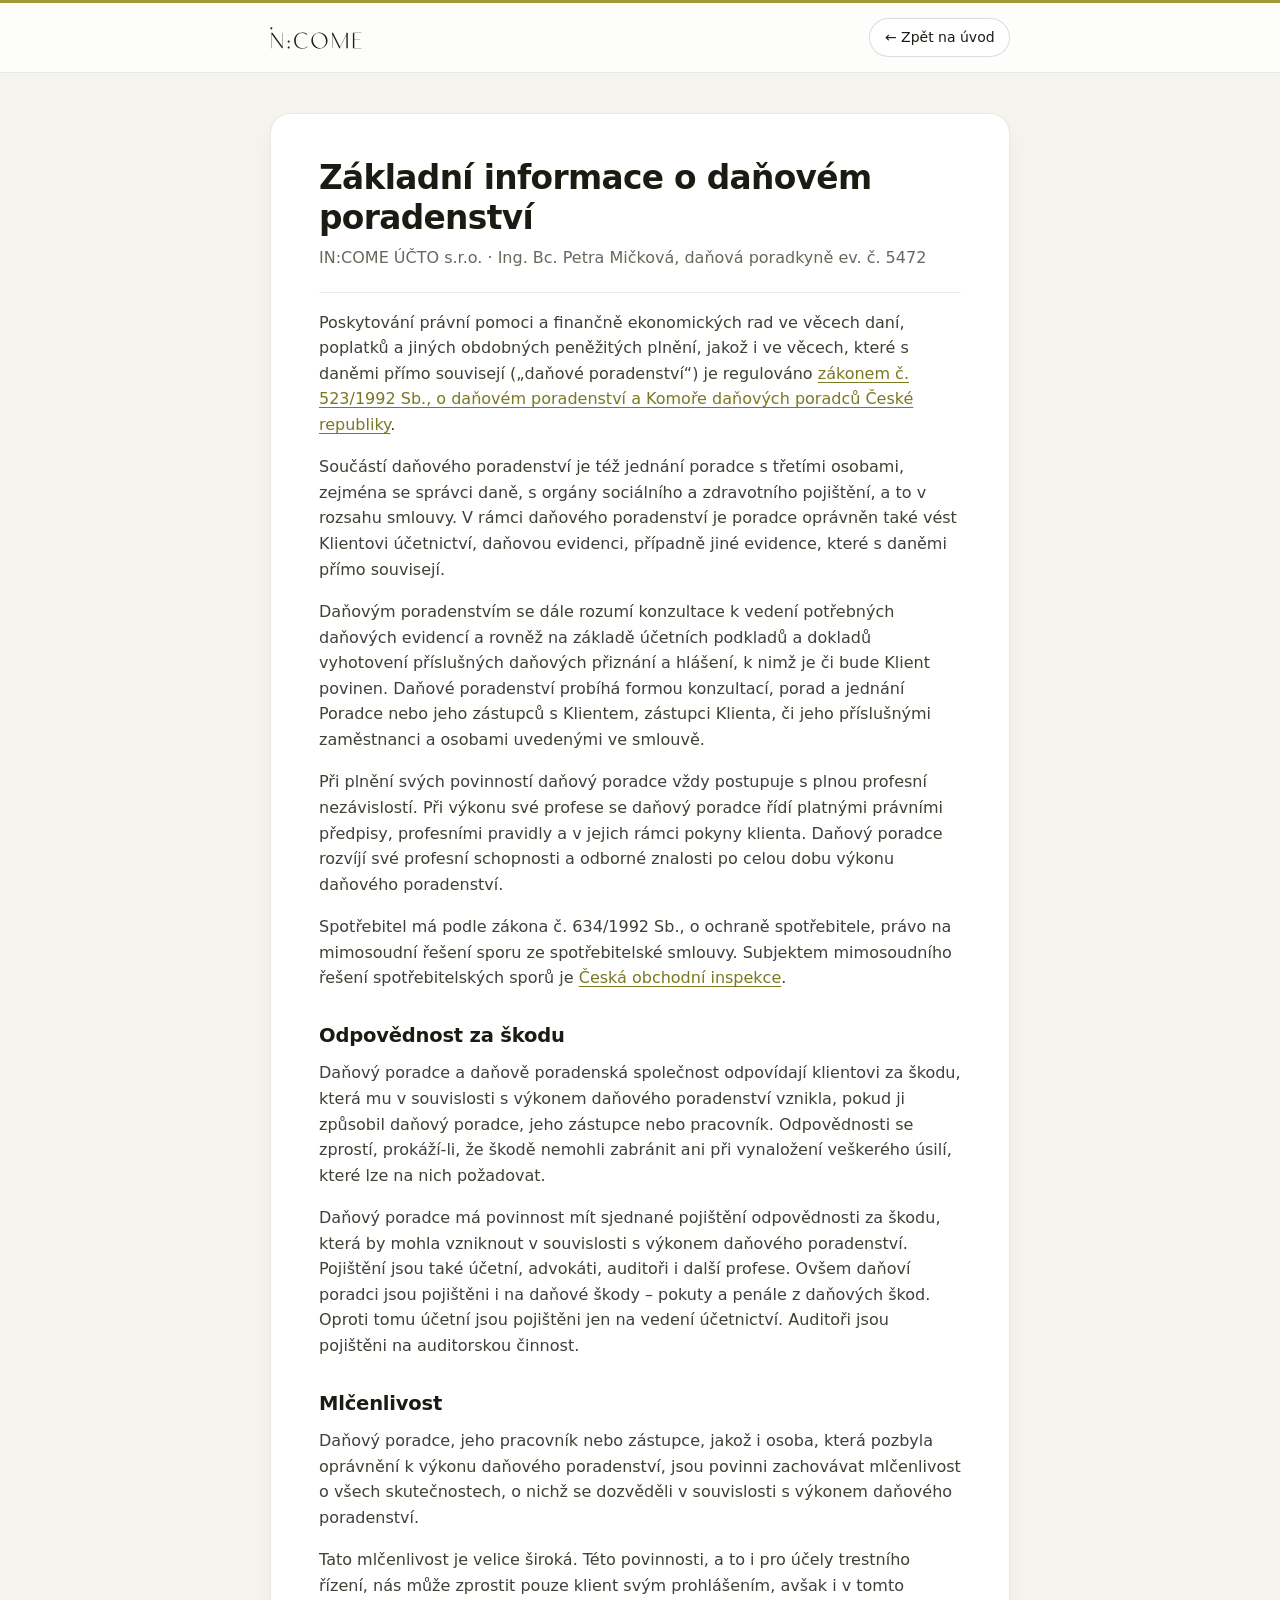
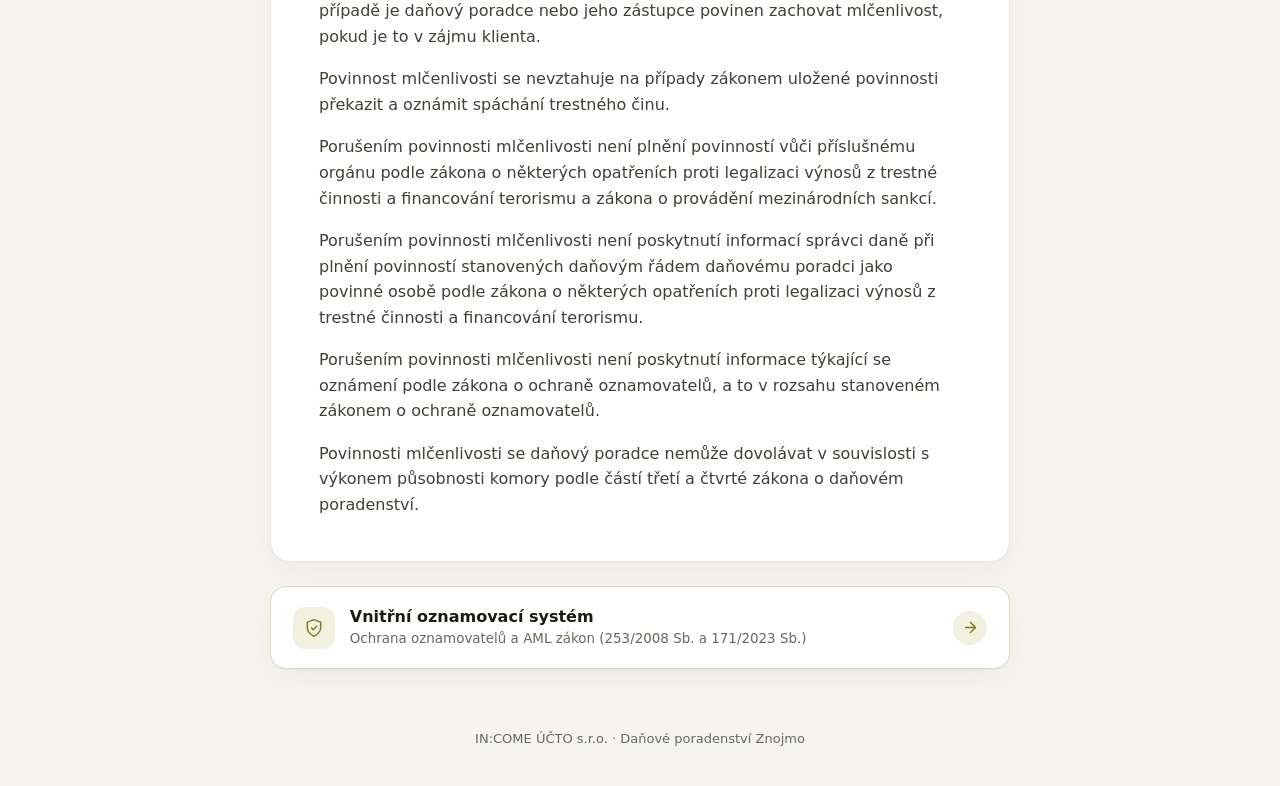
==== commit 9ed0a9bf: "Use text-only IN:COME wordmark in header and dark lettering in olive favicon" ====
--- a/danove-poradenstvi/index.html
+++ b/danove-poradenstvi/index.html
@@ -5,14 +5,13 @@
   <meta name="viewport" content="width=device-width, initial-scale=1">
   <title>Daňové poradenství | IN:COME ÚČTO s.r.o.</title>
   <meta name="description" content="Základní informace o daňovém poradenství, odpovědnosti za škodu, profesním pojištění a povinnosti mlčenlivosti dle zákona č. 523/1992 Sb.">
-  <link rel="icon" type="image/svg+xml" href="/assets/favicon.svg">
+  <link rel="icon" type="image/svg+xml" href="/assets/favicon.svg?v=2">
   <link rel="stylesheet" href="/styles.css">
 </head>
 <body>
   <header class="sub-header">
     <div class="shell shell--narrow sub-header-inner">
       <a class="sub-brand" href="/" aria-label="IN:COME ÚČTO s.r.o. – úvodní stránka">
-        <img class="sub-brand-emblem" src="/assets/logo-emblem-light.svg" alt="" width="34" height="34">
         <img class="sub-brand-wordmark" src="/assets/logo-wordmark-dark.svg" alt="IN:COME ÚČTO s.r.o.">
       </a>
       <a class="back-pill" href="/">&larr; Zpět na úvod</a>
--- a/styles.css
+++ b/styles.css
@@ -124,15 +124,8 @@
   opacity: 0.82;
 }
 
-.sub-brand-emblem {
-  width: 32px;
-  height: 32px;
-  border-radius: 50%;
-  display: block;
-}
-
 .sub-brand-wordmark {
-  height: 19px;
+  height: 22px;
   width: auto;
   display: block;
 }
@@ -196,7 +189,7 @@
    ========================================================= */
 .landing {
   flex: 1 0 auto;
-  padding-block: 3rem 2.25rem;
+  padding-block: 2.5rem 2rem;
 }
 
 /* Brand Hero */
@@ -205,7 +198,7 @@
   flex-direction: column;
   align-items: center;
   text-align: center;
-  margin-bottom: 2.5rem;
+  margin-bottom: 2rem;
 }
 
 .brand-lockup {
@@ -213,12 +206,12 @@
   align-items: center;
   justify-content: center;
   gap: 1.4rem;
-  margin-bottom: 1.25rem;
+  margin-bottom: 1rem;
 }
 
 .brand-emblem {
-  width: 92px;
-  height: 92px;
+  width: 90px;
+  height: 90px;
   border-radius: 50%;
   display: block;
   flex-shrink: 0;
@@ -234,47 +227,40 @@
 
 .brand-wordmark {
   display: block;
-  height: 50px;
+  height: 48px;
   width: auto;
 }
 
 .brand-wordmark-sub {
-  margin-top: 0.25rem;
+  margin-top: 0.22rem;
   padding-left: 0.1rem;
-  font-size: 0.95rem;
+  font-size: 0.92rem;
   color: var(--ink-muted);
   letter-spacing: 0.02em;
 }
 
 .hero-subline {
-  margin: 0 0 0.25rem 0;
+  margin: 0;
   font-size: 0.95rem;
   font-weight: 500;
   color: var(--ink-body);
 }
 
-.hero-advisor-quiet {
-  margin: 0;
-  font-size: 0.875rem;
-  font-weight: 400;
-  color: var(--ink-muted);
-}
-
-/* Unified Company & Office Card */
+/* Unified Company Card */
 .details-card {
   background-color: var(--surface);
   border: 1px solid var(--border);
   border-radius: var(--radius-lg);
   box-shadow: var(--shadow-card);
   overflow: hidden;
-  margin-bottom: 2.25rem;
+  margin-bottom: 1.25rem;
 }
 
 .details-grid {
   display: grid;
   grid-template-columns: 1fr;
-  gap: 1.2rem 2rem;
-  padding: 1.5rem 1.5rem 1.4rem;
+  gap: 1.1rem 2rem;
+  padding: 1.45rem 1.5rem 1.35rem;
   margin: 0;
 }
 
@@ -284,12 +270,12 @@
   text-transform: uppercase;
   letter-spacing: 0.06em;
   color: var(--ink-muted);
-  margin-bottom: 0.2rem;
+  margin-bottom: 0.18rem;
 }
 
 .detail-item dd {
   margin: 0;
-  font-size: 0.95rem;
+  font-size: 0.94rem;
   font-weight: 500;
   color: var(--ink);
 }
@@ -313,16 +299,149 @@
 .details-footer {
   background-color: var(--surface-subtle);
   border-top: 1px solid var(--border);
-  padding: 1rem 1.5rem;
+  padding: 0.95rem 1.5rem;
+  font-size: 0.855rem;
+  color: var(--ink-muted);
+  display: flex;
+  flex-direction: column;
+  gap: 0.3rem;
+}
+
+.details-footer p {
+  margin: 0;
+}
+
+/* Partner / Advisor Contact Cards */
+.people-grid {
+  display: grid;
+  grid-template-columns: 1fr;
+  gap: 1rem;
+  margin-bottom: 1.25rem;
+  scroll-margin-top: 1.5rem;
+}
+
+.person-card {
+  background-color: var(--surface);
+  border: 1px solid var(--border);
+  border-radius: var(--radius-lg);
+  box-shadow: var(--shadow-card);
+  padding: 1.35rem 1.5rem;
+  display: flex;
+  flex-direction: column;
+  gap: 0.85rem;
+}
+
+.person-head {
+  display: flex;
+  flex-direction: column;
+  gap: 0.2rem;
+}
+
+.person-role {
+  font-size: 0.74rem;
+  font-weight: 600;
+  text-transform: uppercase;
+  letter-spacing: 0.06em;
+  color: var(--olive-deep);
+}
+
+.person-name {
+  margin: 0;
+  font-size: 1.08rem;
+  font-weight: 600;
+  letter-spacing: -0.01em;
+  color: var(--ink);
+}
+
+.person-contacts {
+  display: flex;
+  flex-direction: column;
+  gap: 0.45rem;
+  padding-top: 0.75rem;
+  border-top: 1px solid var(--border);
+}
+
+.person-contact-link {
+  display: inline-flex;
+  align-items: center;
+  gap: 0.55rem;
+  color: var(--ink);
+  font-size: 0.93rem;
+  font-weight: 500;
+  text-decoration: none;
+}
+
+.person-contact-link svg {
+  width: 16px;
+  height: 16px;
+  color: var(--olive-deep);
+  flex-shrink: 0;
+}
+
+.person-contact-link:hover,
+.person-contact-link:focus-visible {
+  color: var(--olive-hover);
+  text-decoration: underline;
+  text-underline-offset: 3px;
+}
+
+/* Pricing Card */
+.pricing-card {
+  background-color: var(--surface);
+  border: 1px solid var(--border);
+  border-radius: var(--radius-lg);
+  box-shadow: var(--shadow-card);
+  padding: 1.35rem 1.5rem;
+  margin-bottom: 2rem;
+  display: flex;
+  flex-direction: column;
+  align-items: flex-start;
+  justify-content: space-between;
+  gap: 1rem 1.75rem;
+}
+
+.pricing-copy {
+  min-width: 0;
+}
+
+.pricing-label {
+  margin: 0 0 0.25rem 0;
+  font-size: 0.75rem;
+  font-weight: 600;
+  text-transform: uppercase;
+  letter-spacing: 0.06em;
+  color: var(--olive-deep);
+}
+
+.pricing-text {
+  margin: 0;
+  font-size: 0.94rem;
+  color: var(--ink-body);
+}
+
+.pricing-rate {
+  display: inline-flex;
+  align-items: baseline;
+  gap: 0.3rem;
+  padding: 0.55rem 1rem;
+  border-radius: 12px;
+  background-color: var(--olive-soft);
+  border: 1px solid rgba(160, 156, 53, 0.26);
+  white-space: nowrap;
+  flex-shrink: 0;
+}
+
+.pricing-amount {
+  font-size: 1.25rem;
+  font-weight: 600;
+  letter-spacing: -0.015em;
+  color: var(--ink);
+}
+
+.pricing-unit {
   font-size: 0.875rem;
-  color: var(--ink-muted);
-  display: flex;
-  flex-direction: column;
-  gap: 0.35rem;
-}
-
-.details-footer p {
-  margin: 0;
+  font-weight: 500;
+  color: var(--olive-hover);
 }
 
 /* Bottom Mandatory Info Buttons */
@@ -519,26 +638,47 @@
 @media (min-width: 540px) {
   .details-grid {
     grid-template-columns: repeat(2, 1fr);
-    padding: 1.65rem 1.85rem 1.45rem;
+    padding: 1.55rem 1.85rem 1.4rem;
   }
 }
 
 @media (min-width: 680px) {
   .landing {
-    padding-block: 3.75rem 2.5rem;
+    padding-block: 3rem 2rem;
   }
 
   .brand-emblem {
-    width: 110px;
-    height: 110px;
+    width: 106px;
+    height: 106px;
   }
 
   .brand-wordmark {
-    height: 60px;
+    height: 58px;
+  }
+
+  .details-grid {
+    grid-template-columns: repeat(3, 1fr);
+    gap: 1.25rem 2rem;
+    padding: 1.6rem 2rem 1.45rem;
   }
 
   .details-footer {
-    padding: 1.1rem 2rem;
+    padding: 1rem 2rem;
+  }
+
+  .people-grid {
+    grid-template-columns: repeat(2, 1fr);
+    gap: 1rem;
+  }
+
+  .person-card {
+    padding: 1.45rem 1.75rem;
+  }
+
+  .pricing-card {
+    flex-direction: row;
+    align-items: center;
+    padding: 1.35rem 1.75rem;
   }
 
   .legal-buttons {
@@ -550,11 +690,3 @@
     padding: 2.75rem 3rem;
   }
 }
-
-@media (min-width: 820px) {
-  .details-grid {
-    grid-template-columns: 1.25fr 1.05fr 1.15fr 0.8fr;
-    gap: 1.35rem 1.5rem;
-    padding: 1.75rem 2rem 1.55rem;
-  }
-}
